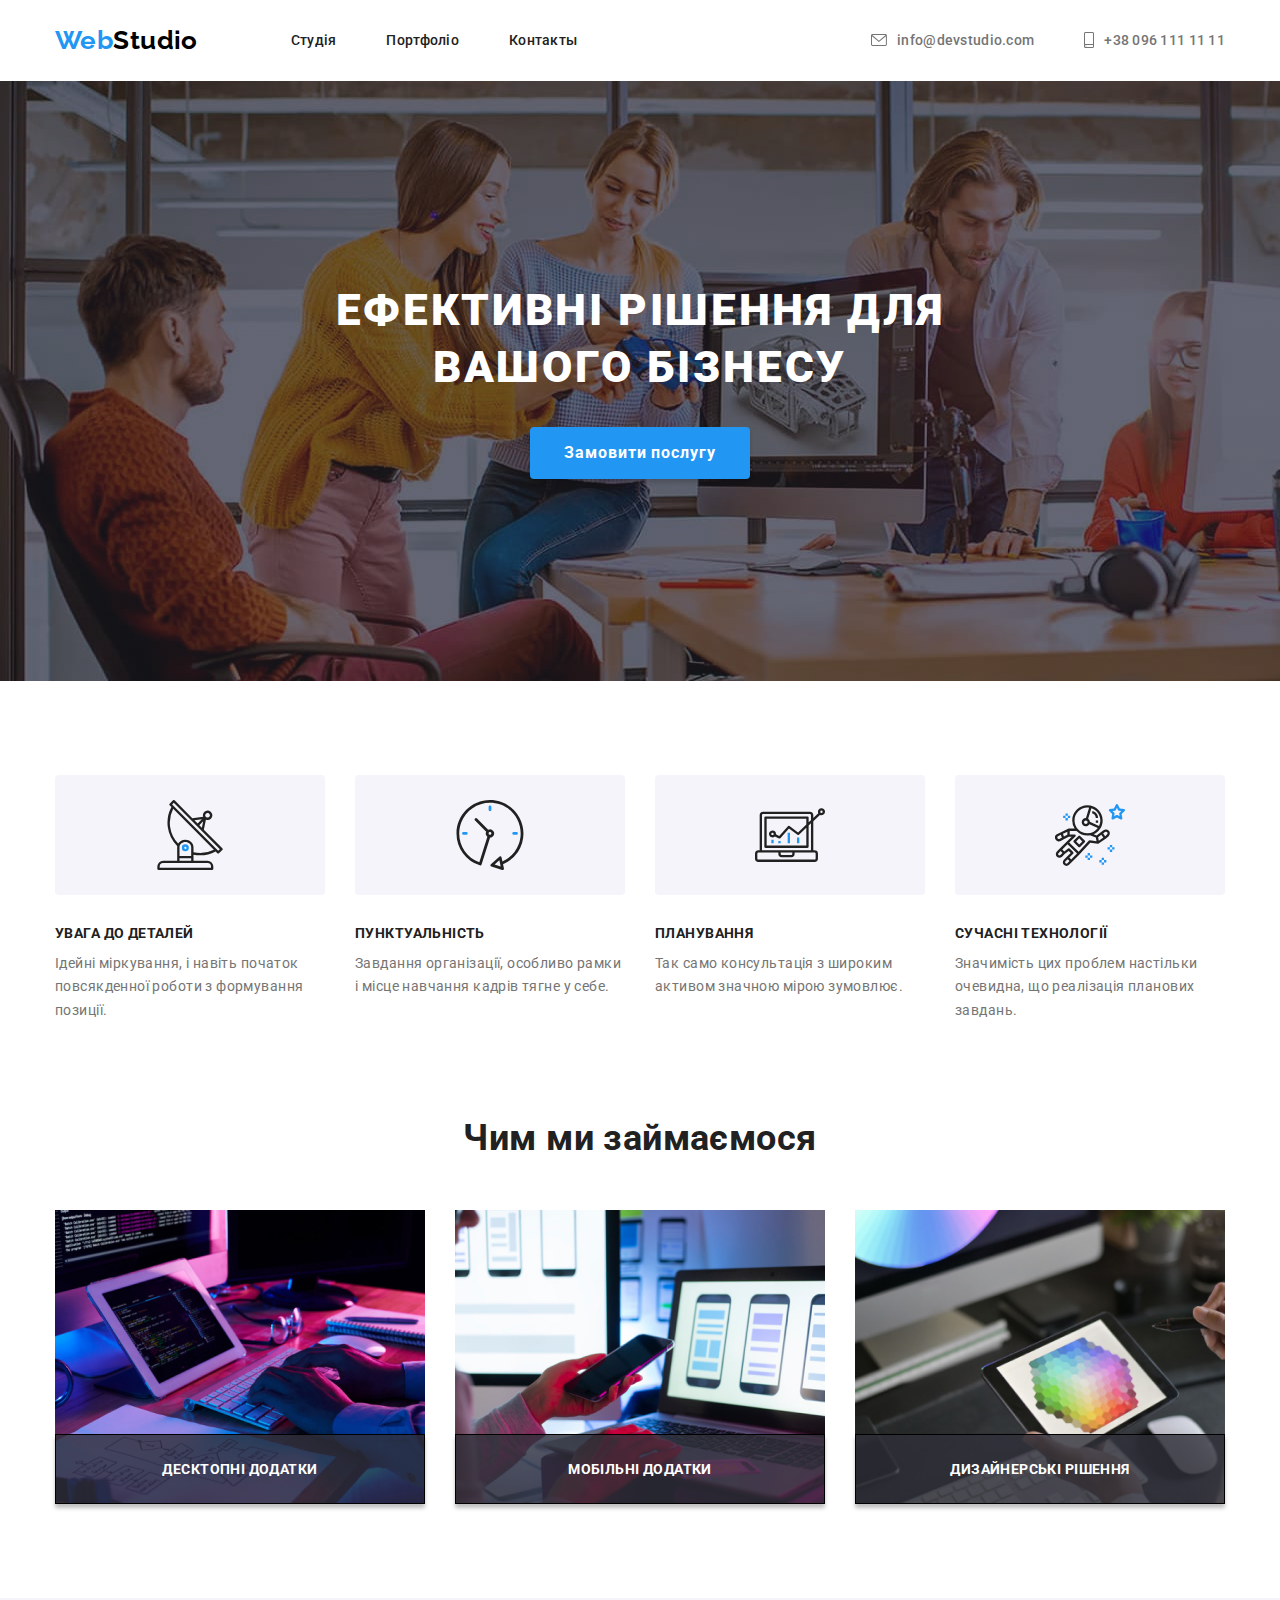
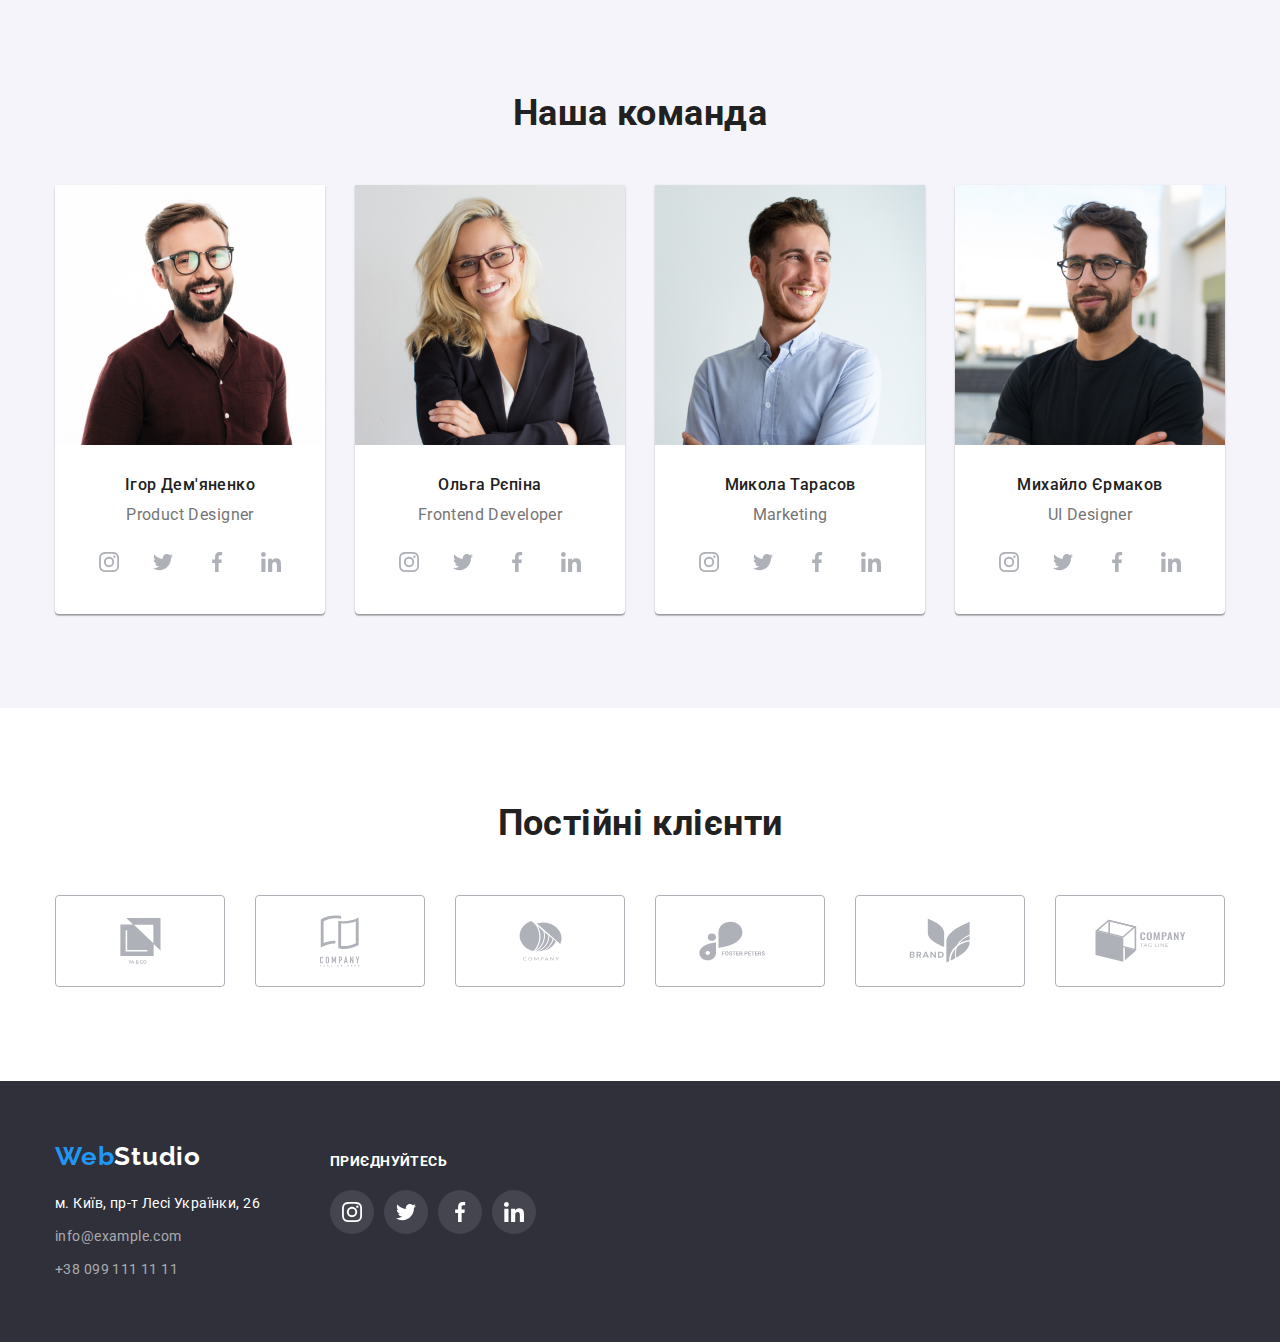
==== index.html @ a28f3575 "modal" ====
<!DOCTYPE html>
<html lang="en">
  <head>
    <meta charset="UTF-8" />
    <meta http-equiv="X-UA-Compatible" content="IE=edge" />
    <meta name="viewport" content="width=device-width, initial-scale=1.0" />
    <link rel="preconnect" href="https://fonts.googleapis.com" />
    <link rel="preconnect" href="https://fonts.gstatic.com" crossorigin />
    <link
      href="https://fonts.googleapis.com/css2?family=Raleway:wght@700&family=Roboto:wght@400;500;700&display=swap"
      rel="stylesheet"
    />
    <link
      rel="stylesheet"
      href="https://cdnjs.cloudflare.com/ajax/libs/modern-normalize/1.1.0/modern-normalize.min.css"
    />
    <link rel="stylesheet" href="./css/reset.css" />
    <link rel="stylesheet" href="./css/style.css" />
    <title>DZ_2</title>
  </head>
  <body>
    <!-- HEADER -->
    <header class="header">
      <div class="container header-container">
        <nav class="header-nav">
          <a href="./index.html" class="icon-link"
            ><span class="header-icon">Web</span>Studio</a
          >
          <ul class="header-list">
            <li class="header-item">
              <a
                href="./index.html"
                class="header-link visited header-border-link"
              >
                Студія</a
              >
            </li>
            <li class="header-item">
              <a
                href="portfolio.html"
                target="_blank"
                class="header-link header-border-link"
              >
                Портфоліо</a
              >
            </li>
            <li class="header-item">
              <a href="" class="header-link header-border-link"> Контакты</a>
            </li>
          </ul>
        </nav>

        <ul class="header-auth">
          <li class="header-auth-item">
            <a
              href="mailto:info@devstudio.com"
              target="_blank"
              class="header-auth-link"
              >info@devstudio.com
              <svg class="header-email-icon" width="16" height="12">
                <use href="./Img/header-icons.svg#icon-envelope-hover"></use>
              </svg>
            </a>
          </li>
          <li class="header-auth-item">
            <a href="tel:+380961111111" target="_blank" class="header-auth-link"
              >+38 096 111 11 11
              <svg class="header-email-icon" width="10" height="16">
                <use href="./Img/header-icons.svg#icon-smartphone"></use>
              </svg>
            </a>
          </li>
        </ul>
      </div>
    </header>

    <main>
      <!-- HERO -->
      <section class="hero section">
        <div class="container">
          <h1 class="hero-title">Ефективні рішення для вашого бізнесу</h1>
          <button type="button" class="hero-btn" data-modal-open>
            Замовити послугу
          </button>
        </div>
      </section>
      <!-- advantage -->
      <section class="advantage container section">
        <h2 class="advantage-title title visually-hidden">Особенности</h2>
        <ul class="advantage-list">
          <li class="advantage-item">
            <div class="advantage-icon-border">
              <svg class="advantage-icons" width="70" height="70">
                <use href="./Img/advantage-icons.svg#icon-antenna-1"></use>
              </svg>
            </div>
            <h3 class="advantage-secondary-title">УВАГА ДО ДЕТАЛЕЙ</h3>
            <p class="advantage-text">
              Ідейні міркування, і навіть початок повсякденної роботи з
              формування позиції.
            </p>
          </li>
          <li class="advantage-item">
            <div class="advantage-icon-border">
              <svg class="advantage-icons" width="70" height="70">
                <use href="./Img/advantage-icons.svg#icon-clock-1"></use>
              </svg>
            </div>
            <h3 class="advantage-secondary-title">ПУНКТУАЛЬНІСТЬ</h3>
            <p class="advantage-text">
              Завдання організації, особливо рамки і місце навчання кадрів тягне
              у себе.
            </p>
          </li>
          <li class="advantage-item">
            <div class="advantage-icon-border">
              <svg class="advantage-icons" width="70" height="70">
                <use href="./Img/advantage-icons.svg#icon-diagram-1"></use>
              </svg>
            </div>
            <h3 class="advantage-secondary-title">ПЛАНУВАННЯ</h3>
            <p class="advantage-text">
              Так само консультація з широким активом значною мірою зумовлює.
            </p>
          </li>
          <li class="advantage-item">
            <div class="advantage-icon-border">
              <svg class="advantage-icons" width="70" height="70">
                <use href="./Img/advantage-icons.svg#icon-astronaut-1"></use>
              </svg>
            </div>
            <h3 class="advantage-secondary-title">СУЧАСНІ ТЕХНОЛОГІЇ</h3>
            <p class="advantage-text">
              Значимість цих проблем настільки очевидна, що реалізація планових
              завдань.
            </p>
          </li>
        </ul>
      </section>
      <!-- WORK -->
      <section class="work container section">
        <h2 class="work-title title">Чим ми займаємося</h2>
        <ul class="work-list">
          <li class="work-item">
            <img src="./Img/code.jpg" alt="code" width="370" />
            <p class="work-text work-box">Десктопні додатки</p>
          </li>
          <li class="work-item">
            <img src="./Img/phone.jpg" alt="phone" width="370" />
            <p class="work-text work-box">Мобільні додатки</p>
          </li>
          <li class="work-item">
            <img src="./Img/tablet.jpg" alt="tablet" width="370" />
            <p class="work-text work-box">Дизайнерські рішення</p>
          </li>
        </ul>
      </section>
      <!-- TEAM -->
      <section class="team section">
        <div class="container">
          <h2 class="team-title title">Наша команда</h2>
          <ul class="team-list">
            <li class="team-item">
              <img
                src="./Img/img_1.jpg"
                alt="Ігор Дем'яненко
                 "
                width="270"
              />
              <h3 class="team-secondary-title">Ігор Дем'яненко</h3>
              <p class="team-text">Product Designer</p>
              <ul class="team-icon-list">
                <li class="team-icon-item">
                  <a class="team-icon-link" href="">
                    <svg class="team-soc-icon" width="20" height="20">
                      <use href="./Img/soc.svg#icon-instagram"></use>
                    </svg>
                  </a>
                </li>
                <li class="team-icon-item">
                  <a class="team-icon-link" href="">
                    <svg class="team-soc-icon" width="20" height="20">
                      <use href="./Img/soc.svg#icon-twitter"></use>
                    </svg>
                  </a>
                </li>
                <li class="team-icon-item">
                  <a class="team-icon-link" href="">
                    <svg class="team-soc-icon" width="20" height="20">
                      <use href="./Img/soc.svg#icon-facebook"></use>
                    </svg>
                  </a>
                </li>
                <li class="team-icon-item">
                  <a class="team-icon-link" href="">
                    <svg class="team-soc-icon" width="20" height="20">
                      <use href="./Img/soc.svg#icon-linkedin"></use>
                    </svg>
                  </a>
                </li>
              </ul>
            </li>
            <li class="team-item">
              <img
                src="./Img/img_2.jpg"
                alt="Ольга Рєпіна
                 "
                width="270"
              />
              <h3 class="team-secondary-title">Ольга Рєпіна</h3>
              <p class="team-text">Frontend Developer</p>
              <ul class="team-icon-list">
                <li class="team-icon-item">
                  <a class="team-icon-link" href="">
                    <svg class="team-soc-icon" width="20" height="20">
                      <use href="./Img/soc.svg#icon-instagram"></use>
                    </svg>
                  </a>
                </li>
                <li class="team-icon-item">
                  <a class="team-icon-link" href="">
                    <svg class="team-soc-icon" width="20" height="20">
                      <use href="./Img/soc.svg#icon-twitter"></use>
                    </svg>
                  </a>
                </li>
                <li class="team-icon-item">
                  <a class="team-icon-link" href="">
                    <svg class="team-soc-icon" width="20" height="20">
                      <use href="./Img/soc.svg#icon-facebook"></use>
                    </svg>
                  </a>
                </li>
                <li class="team-icon-item">
                  <a class="team-icon-link" href="">
                    <svg class="team-soc-icon" width="20" height="20">
                      <use href="./Img/soc.svg#icon-linkedin"></use>
                    </svg>
                  </a>
                </li>
              </ul>
            </li>
            <li class="team-item">
              <img
                src="./Img/img_3.jpg"
                alt="Микола Тарасов
                 "
                width="270"
              />
              <h3 class="team-secondary-title">Микола Тарасов</h3>
              <p class="team-text">Marketing</p>
              <ul class="team-icon-list">
                <li class="team-icon-item">
                  <a class="team-icon-link" href="">
                    <svg class="team-soc-icon" width="20" height="20">
                      <use href="./Img/soc.svg#icon-instagram"></use>
                    </svg>
                  </a>
                </li>
                <li class="team-icon-item">
                  <a class="team-icon-link" href="">
                    <svg class="team-soc-icon" width="20" height="20">
                      <use href="./Img/soc.svg#icon-twitter"></use>
                    </svg>
                  </a>
                </li>
                <li class="team-icon-item">
                  <a class="team-icon-link" href="">
                    <svg class="team-soc-icon" width="20" height="20">
                      <use href="./Img/soc.svg#icon-facebook"></use>
                    </svg>
                  </a>
                </li>
                <li class="team-icon-item">
                  <a class="team-icon-link" href="">
                    <svg class="team-soc-icon" width="20" height="20">
                      <use href="./Img/soc.svg#icon-linkedin"></use>
                    </svg>
                  </a>
                </li>
              </ul>
            </li>
            <li class="team-item">
              <img
                src="./Img/img_4.jpg"
                alt="Михайло Єрмаков
                 "
                width="270"
              />
              <h3 class="team-secondary-title">Михайло Єрмаков</h3>
              <p class="team-text">UI Designer</p>
              <ul class="team-icon-list">
                <li class="team-icon-item">
                  <a class="team-icon-link" href="">
                    <svg class="team-soc-icon" width="20" height="20">
                      <use href="./Img/soc.svg#icon-instagram"></use>
                    </svg>
                  </a>
                </li>
                <li class="team-icon-item">
                  <a class="team-icon-link" href="">
                    <svg class="team-soc-icon" width="20" height="20">
                      <use href="./Img/soc.svg#icon-twitter"></use>
                    </svg>
                  </a>
                </li>
                <li class="team-icon-item">
                  <a class="team-icon-link" href="">
                    <svg class="team-soc-icon" width="20" height="20">
                      <use href="./Img/soc.svg#icon-facebook"></use>
                    </svg>
                  </a>
                </li>
                <li class="team-icon-item">
                  <a class="team-icon-link" href="">
                    <svg class="team-soc-icon" width="20" height="20">
                      <use href="./Img/soc.svg#icon-linkedin"></use>
                    </svg>
                  </a>
                </li>
              </ul>
            </li>
          </ul>
        </div>
      </section>
      <!-- CLIENTS -->
      <section class="clients container section">
        <h2 class="title-clients title">Постійні клієнти</h2>
        <ul class="clients-list">
          <li class="clients-item">
            <a href="" class="clients-link">
              <svg class="clients-icon" width="41" height="46">
                <use href="./Img/clients-icon.svg#icon-group"></use>
              </svg>
            </a>
          </li>
          <li class="clients-item">
            <a href="" class="clients-link">
              <svg class="clients-icon" width="40" height="52">
                <use href="./Img/clients-icon.svg#icon-group-1"></use>
              </svg>
            </a>
          </li>
          <li class="clients-item">
            <a href="" class="clients-link">
              <svg class="clients-icon" width="43" height="41">
                <use href="./Img/clients-icon.svg#icon-group-2"></use>
              </svg>
            </a>
          </li>
          <li class="clients-item">
            <a href="" class="clients-link">
              <svg class="clients-icon" width="84" height="40">
                <use href="./Img/clients-icon.svg#icon-group-3"></use>
              </svg>
            </a>
          </li>
          <li class="clients-item">
            <a href="" class="clients-link">
              <svg class="clients-icon" width="62" height="45">
                <use href="./Img/clients-icon.svg#icon-group-4"></use>
              </svg>
            </a>
          </li>
          <li class="clients-item">
            <a href="" class="clients-link">
              <svg class="clients-icon" width="93" height="43">
                <use href="./Img/clients-icon.svg#icon-group-5"></use>
              </svg>
            </a>
          </li>
        </ul>
      </section>
    </main>
    <!-- FOOTER -->
    <footer class="footer">
      <div class="container footer-section">
        <address class="address">
          <ul class="adrress-list">
            <li class="address-item">
              <a href="./index.html" class="footer-icon-secondary"
                ><span class="footer-icon">Web</span>Studio</a
              >
            </li>
            <li class="address-item">
              <a
                href="https://goo.gl/maps/q9b8zo8jBSZSoCHC9"
                target="_blank"
                rel="noopener noreferrer"
                class="adress-link"
                >м. Київ, пр-т Лесі Українки, 26</a
              ><br />
            </li>
            <li class="address-item">
              <a href="mailto:info@example.com" class="contact-link"
                >info@example.com</a
              ><br />
            </li>
            <li class="address-item">
              <a href="tel:+380991111111" class="contact-link"
                >+38 099 111 11 11</a
              >
            </li>
          </ul>
          <div class="footer-position">
            <h3 class="footer-title">приєднуйтесь</h3>
            <ul class="footer-icon-list">
              <li class="footer-icon-item">
                <a class="footer-icon-link" href="">
                  <svg class="footer-soc-icon" width="20" height="20">
                    <use href="./Img/soc.svg#icon-instagram"></use>
                  </svg>
                </a>
              </li>
              <li class="footer-icon-item">
                <a class="footer-icon-link" href="">
                  <svg class="footer-soc-icon" width="20" height="20">
                    <use href="./Img/soc.svg#icon-twitter"></use>
                  </svg>
                </a>
              </li>
              <li class="footer-icon-item">
                <a class="footer-icon-link" href="">
                  <svg class="footer-soc-icon" width="20" height="20">
                    <use href="./Img/soc.svg#icon-facebook"></use>
                  </svg>
                </a>
              </li>
              <li class="footer-icon-item">
                <a class="footer-icon-link" href="">
                  <svg class="footer-soc-icon" width="20" height="20">
                    <use href="./Img/soc.svg#icon-linkedin"></use>
                  </svg>
                </a>
              </li>
            </ul>
          </div>
        </address>
      </div>
    </footer>
    <div class="backdrop is-hidden" data-modal>
      <div class="modal">
        <p class="modal-title">Залиште свої дані, ми вам передзвонимо</p>
        <form class="modal-form">
          <label for="" class="modal-label">
            <svg class="modal-icon" width="18" height="18">
              <use href="./Img/modal.svg#icon-person-black-18dp-1"></use>
            </svg>
            >Імя
            <input type="text" class="model-input" autofocus />
          </label>
          <label for=""
            >Телефон
            <input type="tel" class="model-input" autofocus />
          </label>
          <label for=""
            >Пошта
            <input type="email" class="model-input" autofocus />
          </label>
        </form>
        <button type="button" class="modal-btn" data-modal-close>
          <svg class="modal-svg" data-modal-close width="18" height="18">
            <use href="./Img/header-icons.svg#icon-close-black-18dp-2-1"></use>
          </svg>
        </button>
      </div>
    </div>
    <script src="./js/modal.js"></script>
  </body>
</html>
---- css/style.css ----
:root {
  --primery-title-color: #212121;
  --text-color: #757575;
  --accent-color: #2196f3;
  --footer-bcg-color: #2f303a;
}

body {
  background-color: #ffffff;
  color: var(--primery-title-color);
  font-family: "Roboto", sans-serif;
  letter-spacing: 0.03em;
  font-size: 14px;
  line-height: 1.2;
}

.title {
  color: var(--primery-title-color);
  font-weight: 700;
  font-size: 36px;
  text-align: center;
  margin-top: 0;
  margin-bottom: 50px;
}

.container {
  width: 100%;
  max-width: 1200px;
  margin: 0 auto;
  padding-left: 15px;
  padding-right: 15px;
  /* outline: 2px solid red; */
}

.section {
  padding-top: 94px;
  padding-bottom: 94px;
}

.footer-section {
  padding-top: 60px;
  padding-bottom: 60px;
}

/* ----------------------HEADER----------------------- */

.header-container {
  display: flex;
  align-items: center;
}

.header-container .header-nav {
  display: flex;
  align-items: center;
}

.header-list {
  display: flex;
  margin: 32px 0;
}

.header-item {
  margin-left: 93px;
}

.header-list .header-item + .header-item {
  margin-left: 50px;
}
.header-icon {
  font-family: "Raleway";
  font-weight: 700;
  font-size: 26px;
  color: #2196f3;
}

.icon-link {
  font-family: "Raleway";
  font-weight: 700;
  font-size: 26px;
  color: #000000;
}

.header-link {
  color: var(--primery-title-color);
  font-weight: 500;
  letter-spacing: 0.02em;
  padding: 32px 0;
  transition: cubic-bezier(0.4, 0, 0.2, 1) 250ms;
}

.header-border-link {
  position: relative;
}

.header-border-link:hover::after {
  content: "";
  background-color: var(--accent-color);
  border-radius: 2px;
  position: absolute;
  width: 100%;
  height: 2px;
  bottom: 0;
  left: 0;
}

.header-link:hover,
.header-link:focus {
  color: var(--accent-color);
}

.header-auth .header-auth-item + .header-auth-item {
  margin-left: 50px;
}

.header-auth {
  margin-bottom: 0;
  display: flex;
  margin-left: auto;
}

.header-email-icon {
  margin-right: 10px;
}

.header-auth-link {
  color: var(--text-color);
  font-weight: 500;
  letter-spacing: 0.02em;
  display: flex;
  align-items: center;
  flex-direction: row-reverse;
  fill: #757575;
  transition: cubic-bezier(0.4, 0, 0.2, 1) 250ms;
}

.header-auth-link:hover,
.header-auth-link:focus {
  color: var(--accent-color);
  fill: var(--accent-color);
}

.visited:visited {
  color: var(--accent-color);
}

/* ----------------HERO--------------------- */

.hero {
  background-color: var(--footer-bcg-color);
  min-height: 600px;
  display: flex;
  align-items: center;
  background-image: linear-gradient(
      to right,
      rgba(47, 48, 58, 0.4),
      rgba(47, 48, 58, 0.4)
    ),
    url(../Img/hero-img.jpg);
  background-repeat: no-repeat;
  background-size: cover;
}

.hero .container {
  text-align: center;
}

.hero-title {
  max-width: 696px;
  margin: 0 auto;
  color: #ffffff;
  margin-top: 0;
  margin-bottom: 30px;
  font-weight: 900;
  font-size: 44px;
  line-height: 1.3;
  text-align: center;
  letter-spacing: 0.06em;
  text-transform: uppercase;
}

.hero-btn {
  background-color: var(--accent-color);
  color: #ffffff;
  cursor: pointer;
  font-weight: 700;
  font-size: 16px;
  line-height: 1.8;
  text-align: center;
  letter-spacing: 0.06em;
  padding: 10px 32px;
  box-shadow: 0px 4px 4px rgba(0, 0, 0, 0.15);
  border-radius: 4px;
  border-color: transparent;
  transition: cubic-bezier(0.4, 0, 0.2, 1) box-shadow 250ms;
}
.hero-btn:hover,
.hero-btn:focus {
  background-color: var(--accent-color);
  color: #ffffff;
  box-shadow: 0px 3px 1px rgba(0, 0, 0, 0.1), 0px 1px 2px rgba(0, 0, 0, 0.08),
    0px 2px 2px rgba(0, 0, 0, 0.12);
}

/* ----------------ADVANTAGE---------------------- */

.advantage-list {
  display: flex;
  gap: 30px;
}

.advantage-secondary-title {
  color: var(--primery-title-color);
  font-weight: 700;
  font-size: 14px;
  text-transform: uppercase;
  margin-bottom: 10px;
}

.advantage-text {
  color: var(--text-color);
  font-weight: 400;
  line-height: 1.7;
}

.advantage-icon-border {
  background: #f5f4fa;
  border-radius: 4px;
  width: 270px;
  display: flex;
  justify-content: center;
  align-items: center;
  margin-bottom: 30px;
  height: 120px;
}

/* --------------------WORK-------------------------- */

.work {
  padding-top: 0;
}

.work-list {
  display: flex;
  gap: 30px;
}

.work-item {
  position: relative;
}

.work-text {
  position: absolute;
  font-weight: 700;
  text-align: center;
  text-transform: uppercase;

  color: #ffffff;
}

.work-box {
  position: absolute;
  background: rgba(47, 48, 58, 0.8);
  border: 1px solid #000000;
  box-shadow: 0px 4px 4px rgba(0, 0, 0, 0.25);
  width: 100%;
  height: 70px;
  bottom: 0;
  display: flex;
  align-items: center;
  justify-content: center;
}

/* -------------------TEAM---------------------- */

.team {
  background-color: #f5f4fa;
}

.team-list {
  display: flex;
  gap: 30px;
}

.team-item {
  background-color: #ffffff;
  box-shadow: 0px 1px 3px rgba(0, 0, 0, 0.12), 0px 1px 1px rgba(0, 0, 0, 0.14),
    0px 2px 1px rgba(0, 0, 0, 0.2);
  border-radius: 0px 0px 4px 4px;
}

.team-secondary-title {
  color: var(--primery-title-color);
  font-weight: 500;
  font-size: 16px;
  text-align: center;
  margin-top: 30px;
}

.team-text {
  color: var(--text-color);
  font-weight: 400;
  font-size: 16px;
  text-align: center;
  margin-top: 10px;
  margin-bottom: 16px;
}

.team-icon-list {
  display: flex;
  justify-content: center;
  margin-bottom: 30px;
  gap: 10px;
}

.team-icon-link {
  width: 44px;
  height: 44px;
  display: flex;
  justify-content: center;
  align-items: center;
  transition: cubic-bezier(0.4, 0, 0.2, 1) background-color 250ms;
  border-radius: 50%;
}

.team-icon-link:hover,
.team-icon-link:focus {
  background-color: var(--accent-color);
  border-radius: 50%;
}

.team-icon-link:hover .team-soc-icon {
  fill: #ffffff;
}
.team-icon-link:focus .team-soc-icon {
  fill: #ffffff;
}

.team-soc-icon {
  fill: #afb1b8;
}

/* ---------------CLIENTS------------- */

.clients-list {
  display: flex;
  gap: 30px;
}

.clients-link {
  border: 1px solid #afb1b8;
  border-radius: 4px;
  width: 170px;
  height: 92px;
  display: flex;
  justify-content: center;
  align-items: center;
  transition: cubic-bezier(0.4, 0, 0.2, 1) border-color 250ms;
}

.clients-link:hover,
.clients-link:focus {
  border-color: var(--accent-color);
  outline: none;
}

.clients-link:hover .clients-icon {
  fill: var(--accent-color);
}
.clients-link:focus .clients-icon {
  fill: var(--accent-color);
}

.clients-icon {
  fill: #afb1b8;
}

/* ---------------FOOTER------------- */

.footer {
  background-color: var(--footer-bcg-color);
}

.address {
  display: flex;
  flex-wrap: nowrap;
  font-style: normal;
}

.adress-link {
  font-weight: 400;
  line-height: 1.7;
  color: #ffffff;
  font-style: normal;
  transition: cubic-bezier(0.4, 0, 0.2, 1) color 250ms;
}

.contact-link {
  font-weight: 400;
  line-height: 1.7;
  color: rgba(255, 255, 255, 0.6);
  font-style: normal;
  transition: cubic-bezier(0.4, 0, 0.2, 1) color 250ms;
}

.adress-link:hover,
.adress-link:focus {
  color: var(--accent-color);
}

.contact-link:hover,
.contact-link:focus {
  color: var(--accent-color);
}

.address-item:not(:last-child) {
  margin-bottom: 9px;
}

.footer-icon-secondary {
  color: #ffffff;
  font-family: "Raleway";
  font-weight: 700;
  font-size: 26px;
  letter-spacing: 0.03em;
  margin-bottom: 20px;
  display: block;
}

.footer-icon {
  font-family: "Raleway";
  font-weight: 700;
  font-size: 26px;
  color: #2196f3;
}

.footer-title {
  font-weight: 700;
  font-size: 14px;
  text-transform: uppercase;
  color: #ffffff;
  margin-bottom: 20px;
}

.footer-icon-list {
  gap: 10px;
  display: flex;
}

.footer-icon-link {
  width: 44px;
  height: 44px;
  border-radius: 50%;
  display: flex;
  justify-content: center;
  align-items: center;
  background: rgba(255, 255, 255, 0.1);
  transition: cubic-bezier(0.4, 0, 0.2, 1) background-color 250ms;
}

.footer-soc-icon {
  fill: #ffffff;
}

.footer-icon-link:focus,
.footer-icon-link:hover {
  background-color: var(--accent-color);
  border-radius: 50%;
}

.footer-position {
  margin-left: 70px;
  margin-top: 12px;
}

/*  -----------------------PORTFOLIO----------------- */

/* ----HEADER---- */

.portfolio-header {
  border: 1px solid #ececec;
}

.hero-portfolio {
  color: #000000;
  font-weight: 900;
  font-size: 44px;
  line-height: 1.3;
  text-align: center;
  letter-spacing: 0.06em;
  text-transform: uppercase;
  margin-top: 0;
  margin-bottom: 0;
}

.content-list {
  margin-top: 0;
  display: flex;
  flex-wrap: wrap;
}

.content-item {
  width: 370px;
  margin-right: 30px;
  margin-bottom: 30px;
}

.content-link:hover .content-text-pre,
.content-link:focus .content-text-pre {
  transform: translateY(0);
  border: 1px solid #eeeeee;
}

.content-link {
  transition: cubic-bezier(0.4, 0, 0.2, 1) box-shadow 250ms;
  outline: none;
  display: inline-block;
}

.content-link:hover,
.content-link:focus {
  box-shadow: 0px 1px 1px rgba(0, 0, 0, 0.12), 0px 4px 4px rgba(0, 0, 0, 0.06),
    1px 4px 6px rgba(0, 0, 0, 0.16);
}

.content-text-pre {
  position: absolute;
  font-weight: 400;
  font-size: 18px;
  line-height: 1.56;
  color: #ffffff;
  background: rgba(33, 150, 243, 0.9);
  top: 0;
  left: 0;
  padding: 63px 24px;
  max-width: 100%;
  height: 100%;
  transform: translateY(100%);
  transition: cubic-bezier(0.4, 0, 0.2, 1) transform 250ms;
}

.box-content {
  position: relative;
  overflow: hidden;
}

.portfolio-content {
  padding: 20px 24px;
  border: 1px solid #eeeeee;
}

.content-title {
  font-weight: 700;
  font-size: 18px;
  line-height: 2;
  letter-spacing: 0.06em;
  color: var(--primery-title-color);
}

.content-item:nth-child(3n) {
  margin-right: 0;
}
.content-text {
  font-weight: 400;
  font-size: 16px;
  line-height: 1.8;
  letter-spacing: 0.03em;
  color: var(--text-color);
}

.radio-buttons {
  margin-bottom: 50px;
  display: flex;
  justify-content: center;
}

.portfolio-btn {
  background-color: #f5f4fa;
  color: var(--primery-title-color);
  cursor: pointer;
  font-weight: 500;
  font-size: 16px;
  line-height: 1.6;
  text-align: center;
  letter-spacing: 0.03em;
  margin-left: 8px;
  padding: 6px 22px;
  border-radius: 4px;
  border-color: transparent;
  transition: box-shadow 250ms cubic-bezier(0.4, 0, 0.2, 1),
    background-color 250ms cubic-bezier(0.4, 0, 0.2, 1),
    color 250ms cubic-bezier(0.4, 0, 0.2, 1);
}

.portfolio-btn:hover,
.portfolio-btn:focus {
  background-color: var(--accent-color);
  color: #ffffff;
  box-shadow: 0px 3px 1px rgba(0, 0, 0, 0.1), 0px 1px 2px rgba(0, 0, 0, 0.08),
    0px 2px 2px rgba(0, 0, 0, 0.12);
}

/* ----------------------MODAL--------------- */

.backdrop {
  position: fixed;
  width: 100%;
  height: 100%;
  background-color: rgba(0, 0, 0, 0.2);
  top: 0;
  display: flex;
  justify-content: center;
  align-items: center;
}

.modal {
  position: absolute;
  width: 528px;
  height: 581px;
  background-color: #ffffff;
  box-shadow: 0px 1px 3px rgba(0, 0, 0, 0.12), 0px 1px 1px rgba(0, 0, 0, 0.14),
    0px 2px 1px rgba(0, 0, 0, 0.2);
  border-radius: 4px;
  padding: 40px;
}

.modal-btn {
  color: #000000;
  right: 8px;
  top: 8px;
  padding: 6px;
  position: absolute;
  background: #ffffff;
  display: flex;
  justify-content: center;
  align-items: center;
  border: 1px solid rgba(0, 0, 0, 0.1);
  border-radius: 50%;
}

.is-hidden {
  opacity: 0;
  visibility: hidden;
  pointer-events: none;
}

.modal-title {
  font-weight: 700;
  font-size: 20px;
  line-height: 1.15;
  text-align: center;
  color: var(--primery-title-color);
  margin-bottom: 12px;
}

.model-input {
  width: 100%;
  margin-bottom: 10px;
  height: 100%;
}

.modal-form {
  position: relative;
}

.modal-icon {
  position: absolute;
  transform: translateY(50%);
}
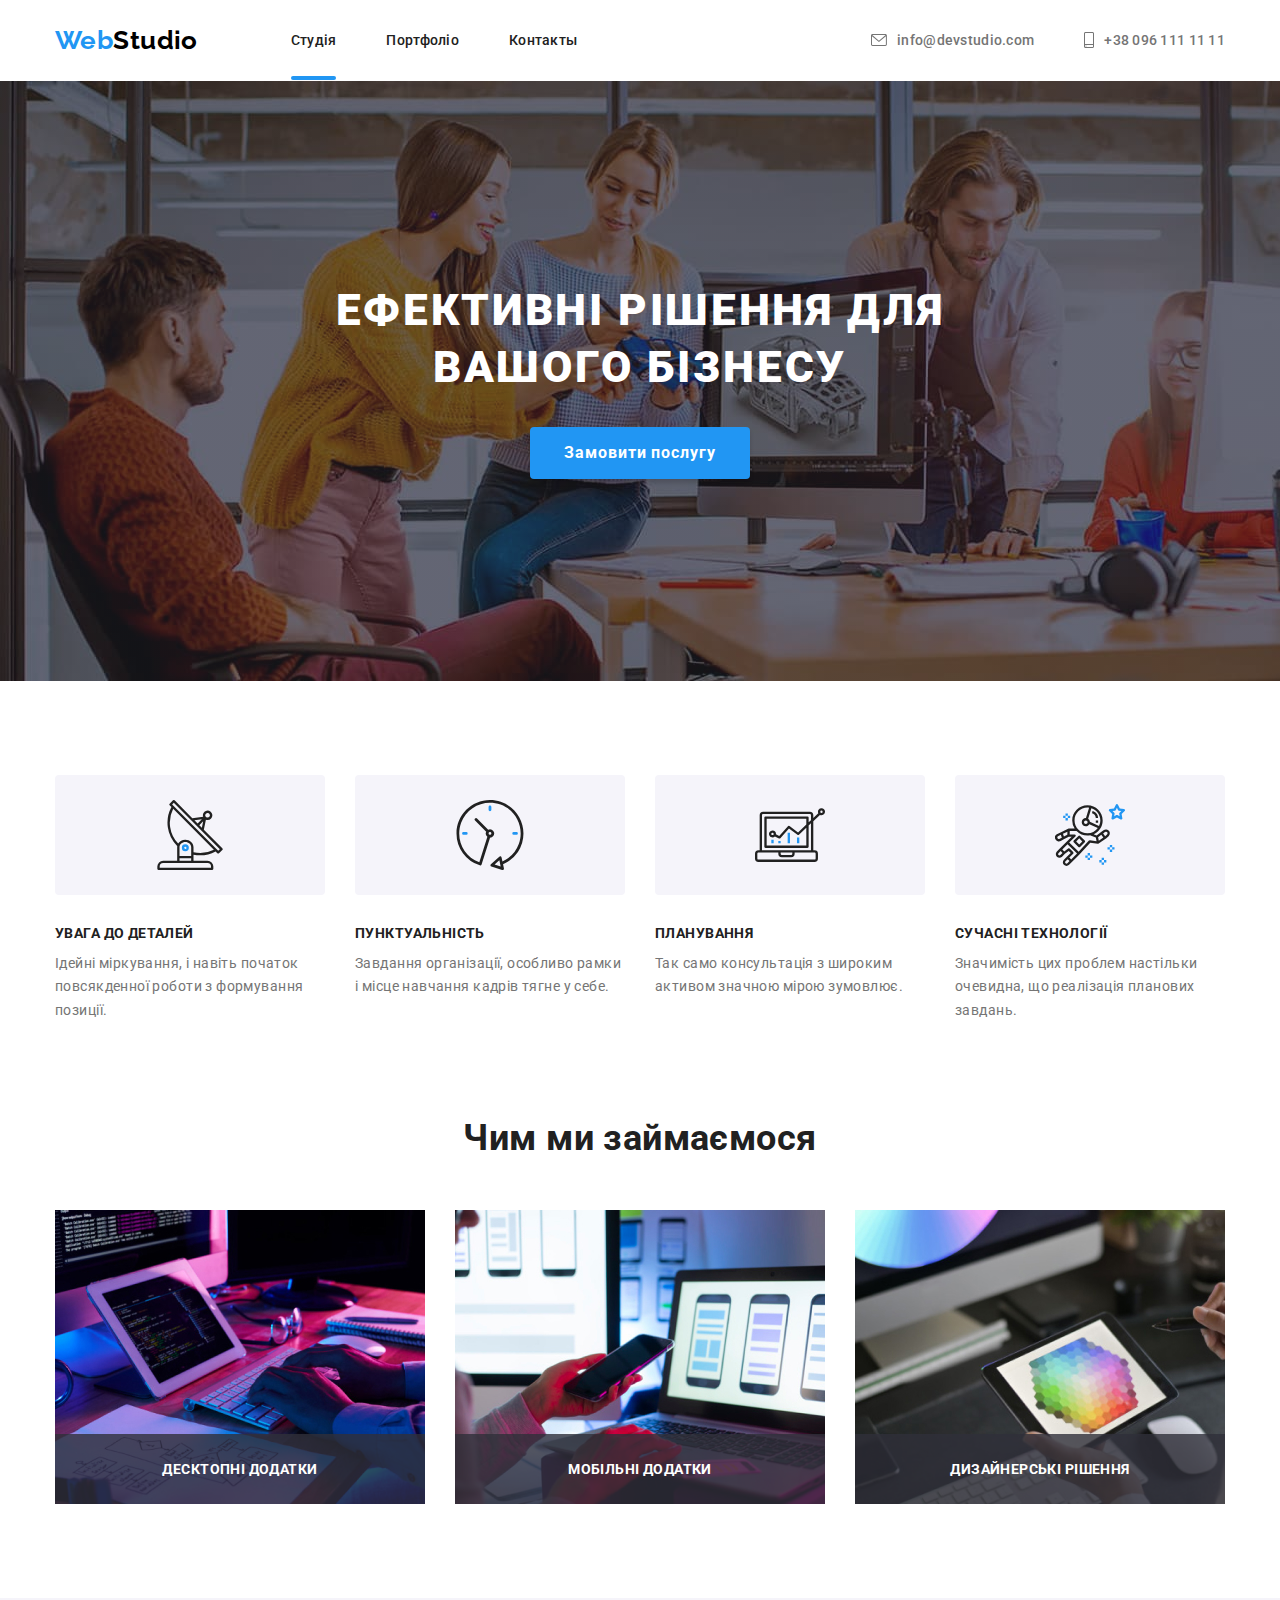
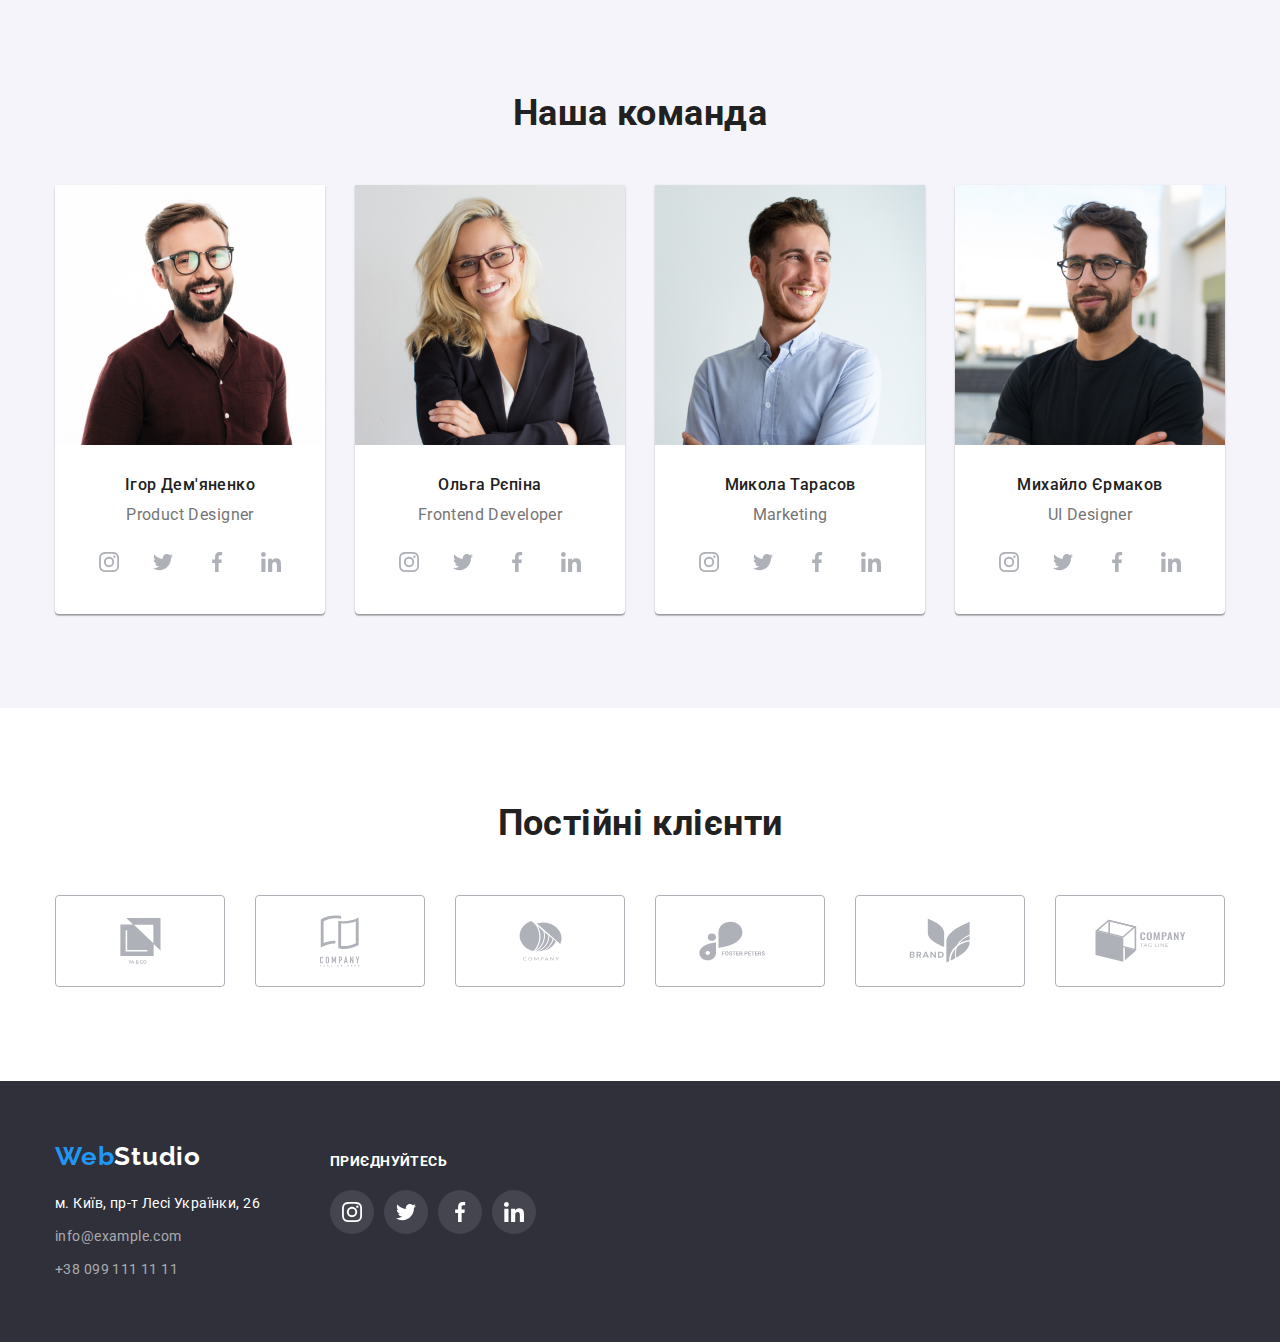
==== commit 711a4a39: "1" ====
--- a/index.html
+++ b/index.html
@@ -30,7 +30,7 @@
             <li class="header-item">
               <a
                 href="./index.html"
-                class="header-link visited header-border-link"
+                class="header-link visited header-border-link header-current"
               >
                 Студія</a
               >
@@ -438,25 +438,78 @@
         </address>
       </div>
     </footer>
+
+    <!-- MODAL -->
     <div class="backdrop is-hidden" data-modal>
       <div class="modal">
         <p class="modal-title">Залиште свої дані, ми вам передзвонимо</p>
-        <form class="modal-form">
-          <label for="" class="modal-label">
-            <svg class="modal-icon" width="18" height="18">
-              <use href="./Img/modal.svg#icon-person-black-18dp-1"></use>
-            </svg>
-            >Імя
-            <input type="text" class="model-input" autofocus />
-          </label>
-          <label for=""
-            >Телефон
-            <input type="tel" class="model-input" autofocus />
-          </label>
-          <label for=""
-            >Пошта
-            <input type="email" class="model-input" autofocus />
-          </label>
+        <form for="text" class="modal-form">
+          <div class="modal-position">
+            <label class="modal-label" for="user_text" class="modal-label">
+              Імя</label
+            >
+            <div class="modal-position-svg">
+              <input
+                type="text"
+                name="username"
+                id="user_text"
+                class="model-input"
+                required
+                autofocus
+              />
+              <svg class="modal-icon" width="18" height="18">
+                <use href="./Img/modal.svg#icon-person-black-18dp-1"></use>
+              </svg>
+            </div>
+          </div>
+          <div class="modal-position">
+            <label class="modal-label" for="user_tel">Телефон</label>
+            <div class="modal-position-svg">
+              <input
+                type="tel"
+                name="usertel"
+                id="user_tel"
+                class="model-input"
+                autofocus
+                required
+              />
+              <svg class="modal-icon" width="18" height="18">
+                <use href="./Img/modal.svg#icon-phone-black-18dp-1"></use>
+              </svg>
+            </div>
+          </div>
+          <div class="modal-position">
+            <label class="modal-label" for="user_email">Пошта</label>
+            <div class="modal-position-svg">
+              <input
+                type="email"
+                name="useremail"
+                id="user_email"
+                class="model-input"
+                autofocus
+                required
+              />
+              <svg class="modal-icon" width="18" height="18">
+                <use href="./Img/modal.svg#icon-email-black-18dp-1"></use>
+              </svg>
+            </div>
+          </div>
+          <div class="modal-position">
+            <label class="modal-label" for="user_koment">Коментар</label>
+            <textarea
+              class="modal-textarea"
+              name="user-text"
+              id="user_koment"
+              placeholder="Введіть текст"
+            ></textarea>
+          </div>
+          <div class="modal-check">
+            <input type="checkbox" id="user_check" class="modal-checkbox" />
+            <label for="user_check"
+              >Погоджуюся з розсилкою та приймаю Умови договору</label
+            >
+          </div>
+          <button type="submit" class="modal-button">Відправити</button>
         </form>
         <button type="button" class="modal-btn" data-modal-close>
           <svg class="modal-svg" data-modal-close width="18" height="18">
@@ -468,3 +521,88 @@
     <script src="./js/modal.js"></script>
   </body>
 </html>
+
+<!-- 
+
+
+ <div class="backdrop" data-modal>
+      <div class="modal">
+        <button type="button" class="modal-close" data-modal-close>X</button>
+        <p class="modal-title">Заголовок модального вікна</p>
+        <form class="modal-form">
+          <label class="modal-label">
+            <span>Ваше імя</span>
+            <input
+              type="text"
+              class="modal-input"
+              name="user-name"
+              placeholder="Ваше імя"
+              required
+            />
+          </label>
+          <div class="modal-field">
+            <label for="user-tel" class="modal-label">Ваш номер</label>
+            <div class="input-wrap">
+              <input
+                type="tel"
+                class="modal-input"
+                name="user-tel"
+                id="user-tel"
+                title="+380 (96) 111-11-11"
+                placeholder="+380 (96) 111-11-11"
+                required
+              />
+              <svg class="input-icon" width="18" height="18">
+                <use href="./img/icons.svg#icon-person"></use>
+              </svg>
+            </div>
+          </div>
+
+          <input
+            type="email"
+            class="modal-input"
+            name="user-email"
+            placeholder="Ваша пошта"
+          />
+
+
+
+
+
+          <div class="modal-field">
+            <label for="user-text" class="modal-label">Ваш текст</label>
+            <textarea
+              name="user-text"
+              id="user-text"
+              class="online-comment"
+              placeholder="Комент"
+            ></textarea>
+          </div>
+          <div class="modal-field">
+            <input
+              type="checkbox"
+              class="modal-check visually-hidden"
+              name="privacy"
+              id="privacy"
+            />
+            <label for="privacy" class="check-text">
+              <span>
+                <svg class="check-icon" width="16" height="15">
+                  <use href="./img/icons.svg#icon-che"></use>
+                </svg>
+              </span>
+
+              Політика користування
+            </label>
+          </div>
+          <button type="submit">Send</button>
+        </form>
+      </div>
+    </div>
+    <script src="./js/modal.js"></script>
+    <script src="https://unpkg.com/aos@2.3.1/dist/aos.js"></script>
+    <script>
+      AOS.init();
+    </script>
+  </body>
+</html> -->
--- a/css/style.css
+++ b/css/style.css
@@ -3,6 +3,7 @@
   --text-color: #757575;
   --accent-color: #2196f3;
   --footer-bcg-color: #2f303a;
+  --transition: cubic-bezier(0.4, 0, 0.2, 1);
 }
 
 body {
@@ -92,13 +93,13 @@
   position: relative;
 }
 
-.header-border-link:hover::after {
+.header-current::after {
   content: "";
   background-color: var(--accent-color);
   border-radius: 2px;
   position: absolute;
   width: 100%;
-  height: 2px;
+  height: 4px;
   bottom: 0;
   left: 0;
 }
@@ -191,7 +192,8 @@
   box-shadow: 0px 4px 4px rgba(0, 0, 0, 0.15);
   border-radius: 4px;
   border-color: transparent;
-  transition: cubic-bezier(0.4, 0, 0.2, 1) box-shadow 250ms;
+  transition: box-shadow 250ms var(--transition),
+    background-color 250ms var(--transition), color 250ms var(--transition);
 }
 .hero-btn:hover,
 .hero-btn:focus {
@@ -260,8 +262,6 @@
 .work-box {
   position: absolute;
   background: rgba(47, 48, 58, 0.8);
-  border: 1px solid #000000;
-  box-shadow: 0px 4px 4px rgba(0, 0, 0, 0.25);
   width: 100%;
   height: 70px;
   bottom: 0;
@@ -354,7 +354,7 @@
   display: flex;
   justify-content: center;
   align-items: center;
-  transition: cubic-bezier(0.4, 0, 0.2, 1) border-color 250ms;
+  transition: border-color 250ms var(--transition);
 }
 
 .clients-link:hover,
@@ -372,6 +372,7 @@
 
 .clients-icon {
   fill: #afb1b8;
+  transition: fill 250ms var(--transition);
 }
 
 /* ---------------FOOTER------------- */
@@ -586,9 +587,8 @@
   padding: 6px 22px;
   border-radius: 4px;
   border-color: transparent;
-  transition: box-shadow 250ms cubic-bezier(0.4, 0, 0.2, 1),
-    background-color 250ms cubic-bezier(0.4, 0, 0.2, 1),
-    color 250ms cubic-bezier(0.4, 0, 0.2, 1);
+  transition: box-shadow 250ms var(--transition),
+    background-color 250ms var(--transition), color 250ms var(--transition);
 }
 
 .portfolio-btn:hover,
@@ -635,6 +635,7 @@
   align-items: center;
   border: 1px solid rgba(0, 0, 0, 0.1);
   border-radius: 50%;
+  cursor: pointer;
 }
 
 .is-hidden {
@@ -654,15 +655,77 @@
 
 .model-input {
   width: 100%;
-  margin-bottom: 10px;
   height: 100%;
-}
-
-.modal-form {
+  border: 1px solid rgba(33, 33, 33, 0.2);
+  border-radius: 4px;
+  padding-left: 40px;
+}
+
+.modal-position:not(:first-child) {
+  margin-top: 10px;
+}
+
+.modal-position-svg {
   position: relative;
+  height: 40px;
 }
 
 .modal-icon {
   position: absolute;
-  transform: translateY(50%);
-}
+  left: 12px;
+  transform: translateY(-50%);
+  top: 50%;
+}
+
+.modal-textarea {
+  width: 100%;
+  resize: none;
+  margin-top: 4px;
+  border: 1px solid rgba(33, 33, 33, 0.2);
+  border-radius: 4px;
+  padding: 12px 16px;
+  height: 120px;
+}
+
+.modal-position-svg {
+  margin-top: 4px;
+}
+
+.modal-button {
+  width: 200px;
+  height: 50px;
+  background: var(--accent-color);
+  box-shadow: 0px 4px 4px rgba(0, 0, 0, 0.15);
+  border-radius: 4px;
+  font-weight: 700;
+  font-size: 16px;
+  line-height: 1.88;
+  display: flex;
+  align-items: center;
+  text-align: center;
+  letter-spacing: 0.06em;
+  color: #ffffff;
+  justify-content: center;
+  border-color: transparent;
+  transition: box-shadow 250ms var(--transition),
+    background-color 250ms var(--transition), color 250ms var(--transition);
+  margin: 0 auto;
+  margin-top: 30px;
+  cursor: pointer;
+}
+
+.modal-button:hover,
+.modal-button:focus {
+  background-color: var(--accent-color);
+  color: #ffffff;
+  box-shadow: 0px 3px 1px rgba(0, 0, 0, 0.1), 0px 1px 2px rgba(0, 0, 0, 0.08),
+    0px 2px 2px rgba(0, 0, 0, 0.12);
+}
+
+.modal-checkbox {
+  margin-top: 20px;
+}
+
+.modal-check {
+  padding-left: 12px;
+}
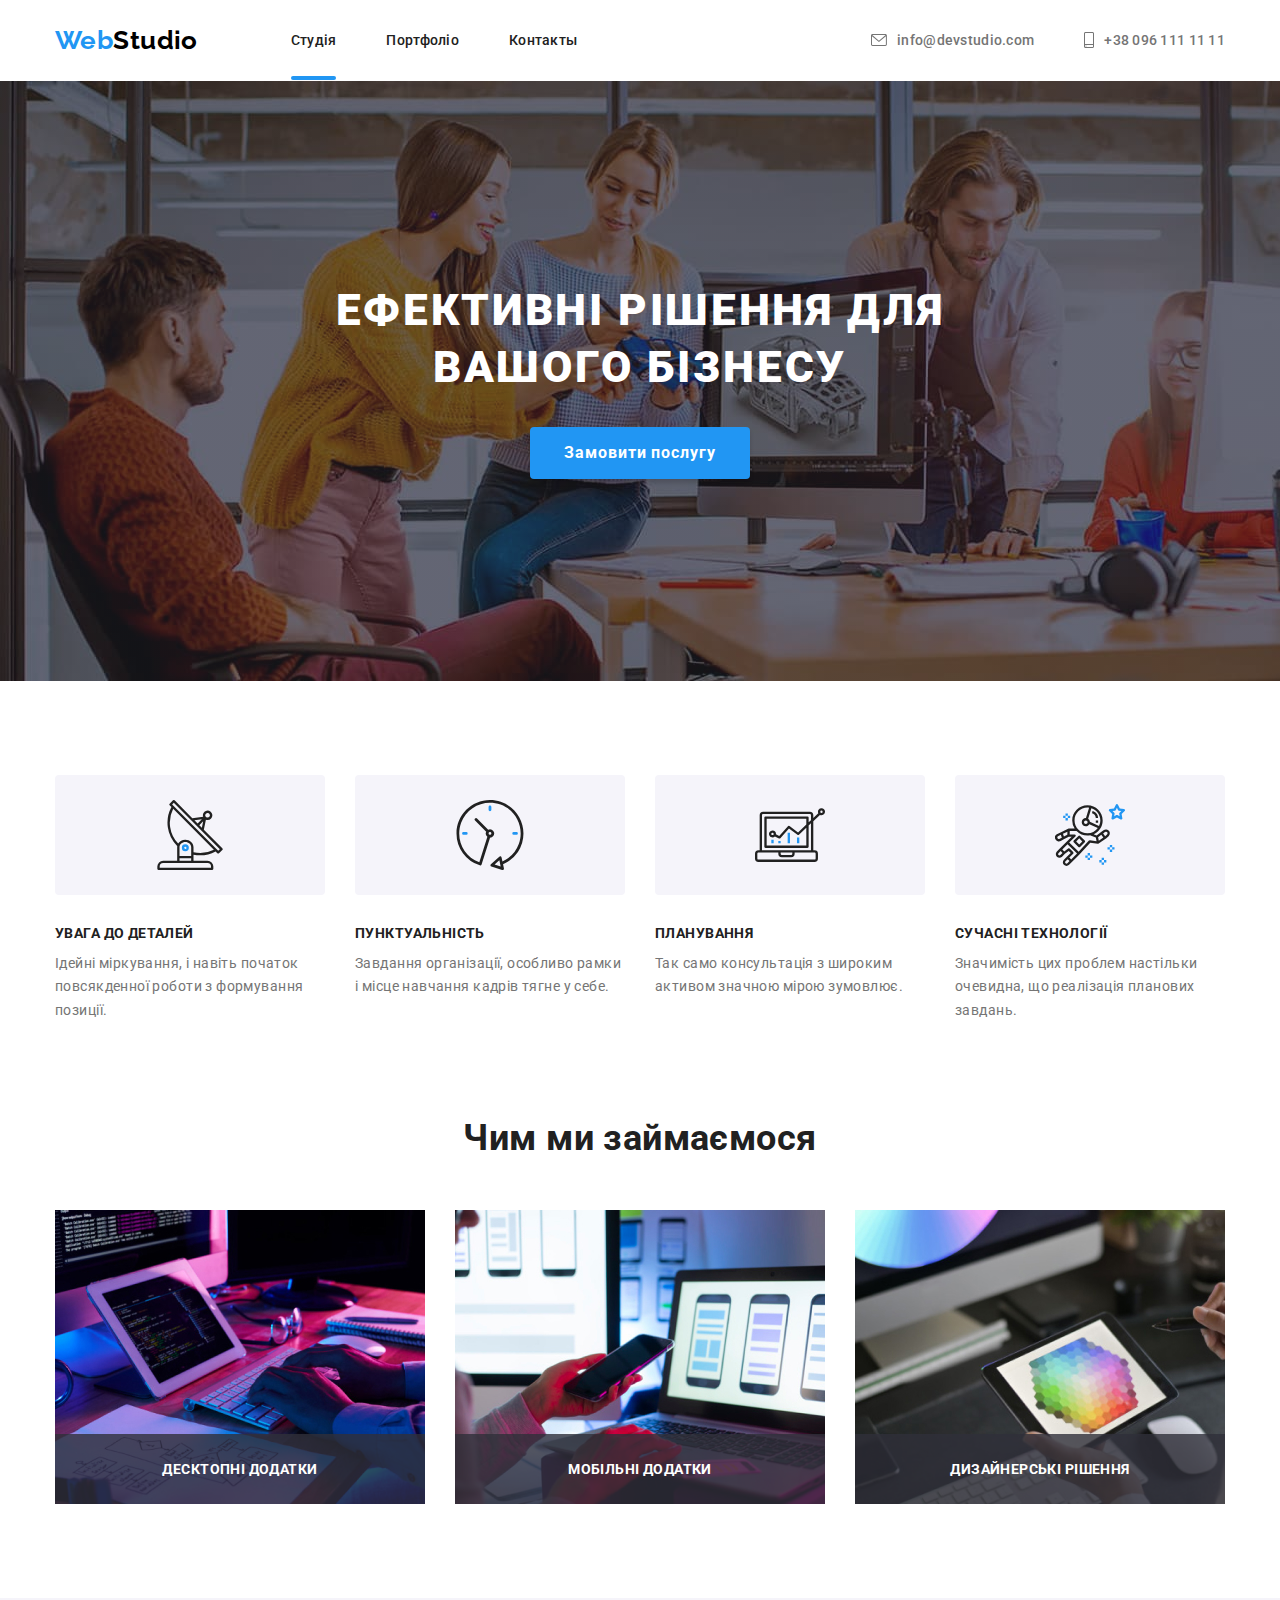
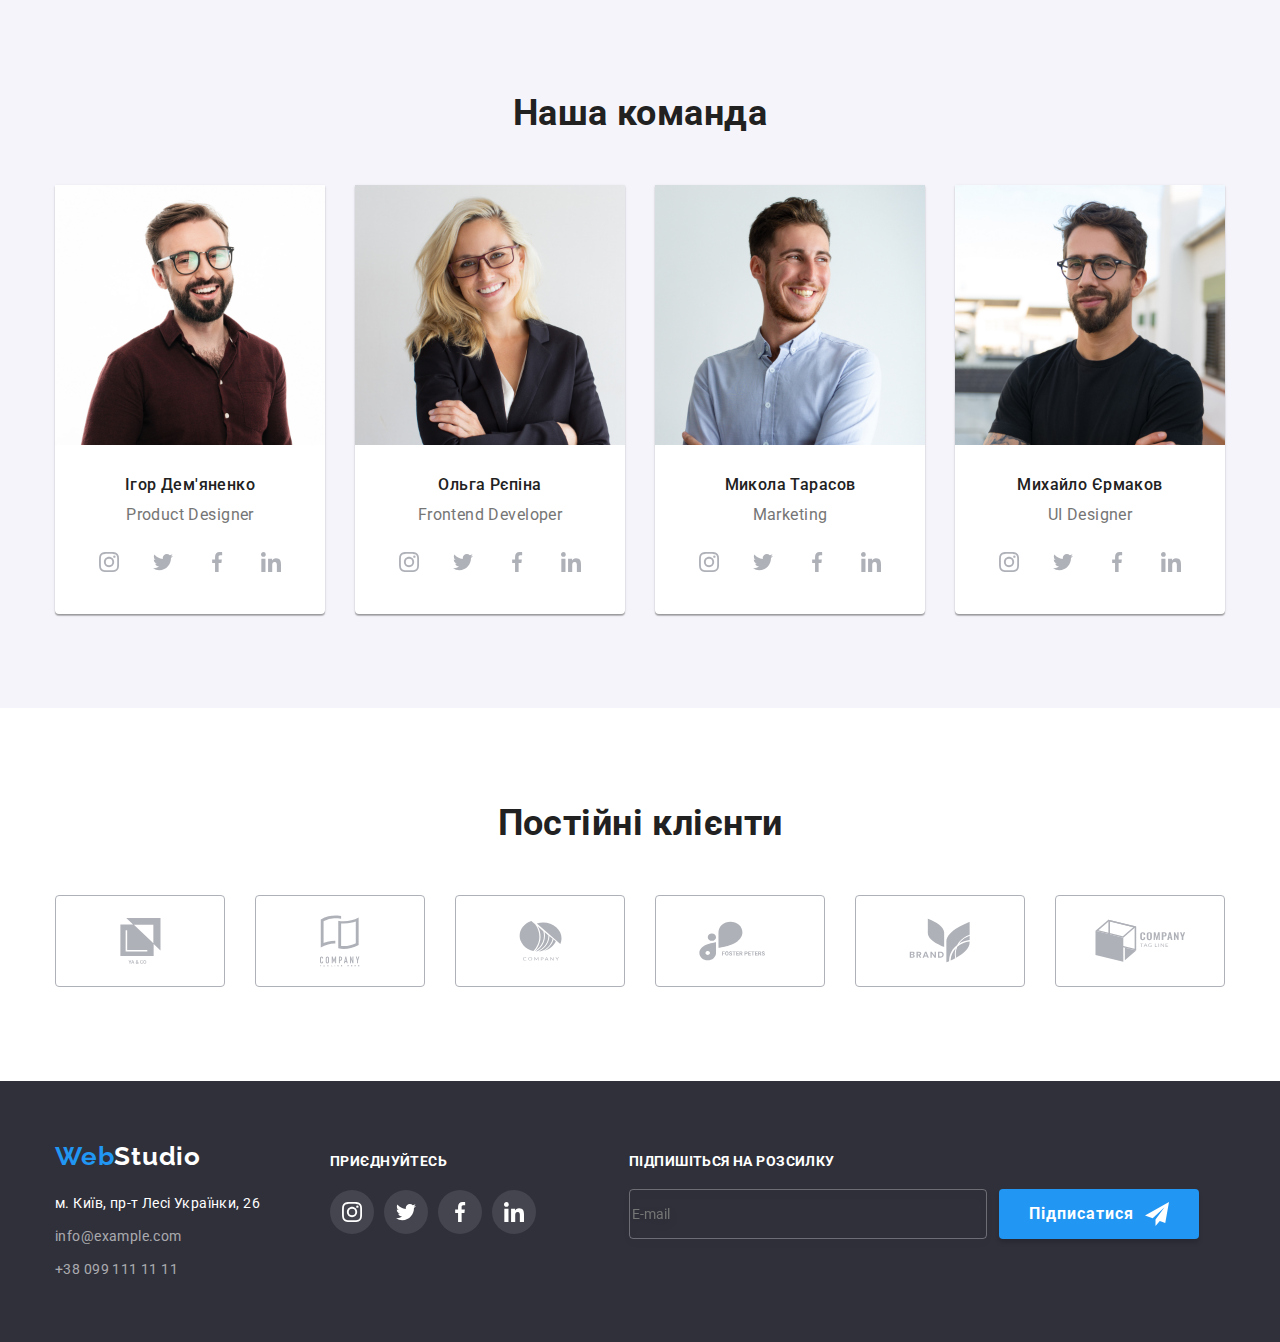
==== commit 8fff26c4: "1" ====
--- a/index.html
+++ b/index.html
@@ -435,6 +435,27 @@
               </li>
             </ul>
           </div>
+          <form>
+            <div class="footer-primery-form">
+              <h3 class="footer-form-title">Підпишіться на розсилку</h3>
+              <div class="footer-form">
+                <label for=""></label>
+                <input
+                  class="footer-input"
+                  type="Email"
+                  name="user-email"
+                  id="user-email"
+                  placeholder="E-mail"
+                />
+                <button type="button" class="footer-btn-form">
+                  <svg class="footer-form-icon" width="24" height="24">
+                    <use href="./Img/footer-modal.svg#icon-icon-send"></use>
+                  </svg>
+                  Підписатися
+                </button>
+              </div>
+            </div>
+          </form>
         </address>
       </div>
     </footer>
@@ -506,8 +527,13 @@
           <div class="modal-check">
             <input type="checkbox" id="user_check" class="modal-checkbox" />
             <label for="user_check"
-              >Погоджуюся з розсилкою та приймаю Умови договору</label
-            >
+              >Погоджуюся з розсилкою та приймаю Умови договору
+              <span>
+                <svg class="checkbox-icon" width="16" height="15">
+                  <use href="./Img/footer-modal.svg#icon-Vector-1"></use>
+                </svg>
+              </span>
+            </label>
           </div>
           <button type="submit" class="modal-button">Відправити</button>
         </form>
@@ -521,88 +547,3 @@
     <script src="./js/modal.js"></script>
   </body>
 </html>
-
-<!-- 
-
-
- <div class="backdrop" data-modal>
-      <div class="modal">
-        <button type="button" class="modal-close" data-modal-close>X</button>
-        <p class="modal-title">Заголовок модального вікна</p>
-        <form class="modal-form">
-          <label class="modal-label">
-            <span>Ваше імя</span>
-            <input
-              type="text"
-              class="modal-input"
-              name="user-name"
-              placeholder="Ваше імя"
-              required
-            />
-          </label>
-          <div class="modal-field">
-            <label for="user-tel" class="modal-label">Ваш номер</label>
-            <div class="input-wrap">
-              <input
-                type="tel"
-                class="modal-input"
-                name="user-tel"
-                id="user-tel"
-                title="+380 (96) 111-11-11"
-                placeholder="+380 (96) 111-11-11"
-                required
-              />
-              <svg class="input-icon" width="18" height="18">
-                <use href="./img/icons.svg#icon-person"></use>
-              </svg>
-            </div>
-          </div>
-
-          <input
-            type="email"
-            class="modal-input"
-            name="user-email"
-            placeholder="Ваша пошта"
-          />
-
-
-
-
-
-          <div class="modal-field">
-            <label for="user-text" class="modal-label">Ваш текст</label>
-            <textarea
-              name="user-text"
-              id="user-text"
-              class="online-comment"
-              placeholder="Комент"
-            ></textarea>
-          </div>
-          <div class="modal-field">
-            <input
-              type="checkbox"
-              class="modal-check visually-hidden"
-              name="privacy"
-              id="privacy"
-            />
-            <label for="privacy" class="check-text">
-              <span>
-                <svg class="check-icon" width="16" height="15">
-                  <use href="./img/icons.svg#icon-che"></use>
-                </svg>
-              </span>
-
-              Політика користування
-            </label>
-          </div>
-          <button type="submit">Send</button>
-        </form>
-      </div>
-    </div>
-    <script src="./js/modal.js"></script>
-    <script src="https://unpkg.com/aos@2.3.1/dist/aos.js"></script>
-    <script>
-      AOS.init();
-    </script>
-  </body>
-</html> -->
--- a/css/style.css
+++ b/css/style.css
@@ -473,6 +473,65 @@
   margin-top: 12px;
 }
 
+/* FOOTER-FORM */
+
+.footer-btn-form {
+  width: 200px;
+  height: 50px;
+  background: var(--accent-color);
+  box-shadow: 0px 4px 4px rgba(0, 0, 0, 0.15);
+  border-radius: 4px;
+  font-weight: 700;
+  font-size: 16px;
+  line-height: 1.88;
+  letter-spacing: 0.06em;
+  color: #ffffff;
+  border-color: transparent;
+  cursor: pointer;
+  margin-left: 12px;
+  position: relative;
+  display: flex;
+  align-items: center;
+  justify-content: space-between;
+  padding-left: 28px;
+}
+
+.footer-form-icon {
+  position: absolute;
+  right: 28px;
+  fill: #ffffff;
+}
+
+.footer-form-title {
+  font-weight: 700;
+  font-size: 14px;
+  line-height: 1.15;
+  letter-spacing: 0.03em;
+  text-transform: uppercase;
+  color: #ffffff;
+  margin-bottom: 20px;
+}
+
+.footer-input {
+  height: 50px;
+  width: 358px;
+  max-width: 100%;
+  border: 1px solid rgba(255, 255, 255, 0.3);
+  filter: drop-shadow(0px 4px 4px rgba(0, 0, 0, 0.15));
+  border-radius: 4px;
+  background-color: transparent;
+}
+
+.footer-form {
+  display: flex;
+  flex-wrap: nowrap;
+}
+
+.footer-primery-form {
+  margin-left: 93px;
+  margin-top: 12px;
+}
+
 /*  -----------------------PORTFOLIO----------------- */
 
 /* ----HEADER---- */
@@ -729,3 +788,12 @@
 .modal-check {
   padding-left: 12px;
 }
+
+.user-check {
+  position: relative;
+}
+
+.checkbox-icon {
+  position: absolute;
+  left: 54px;
+}
